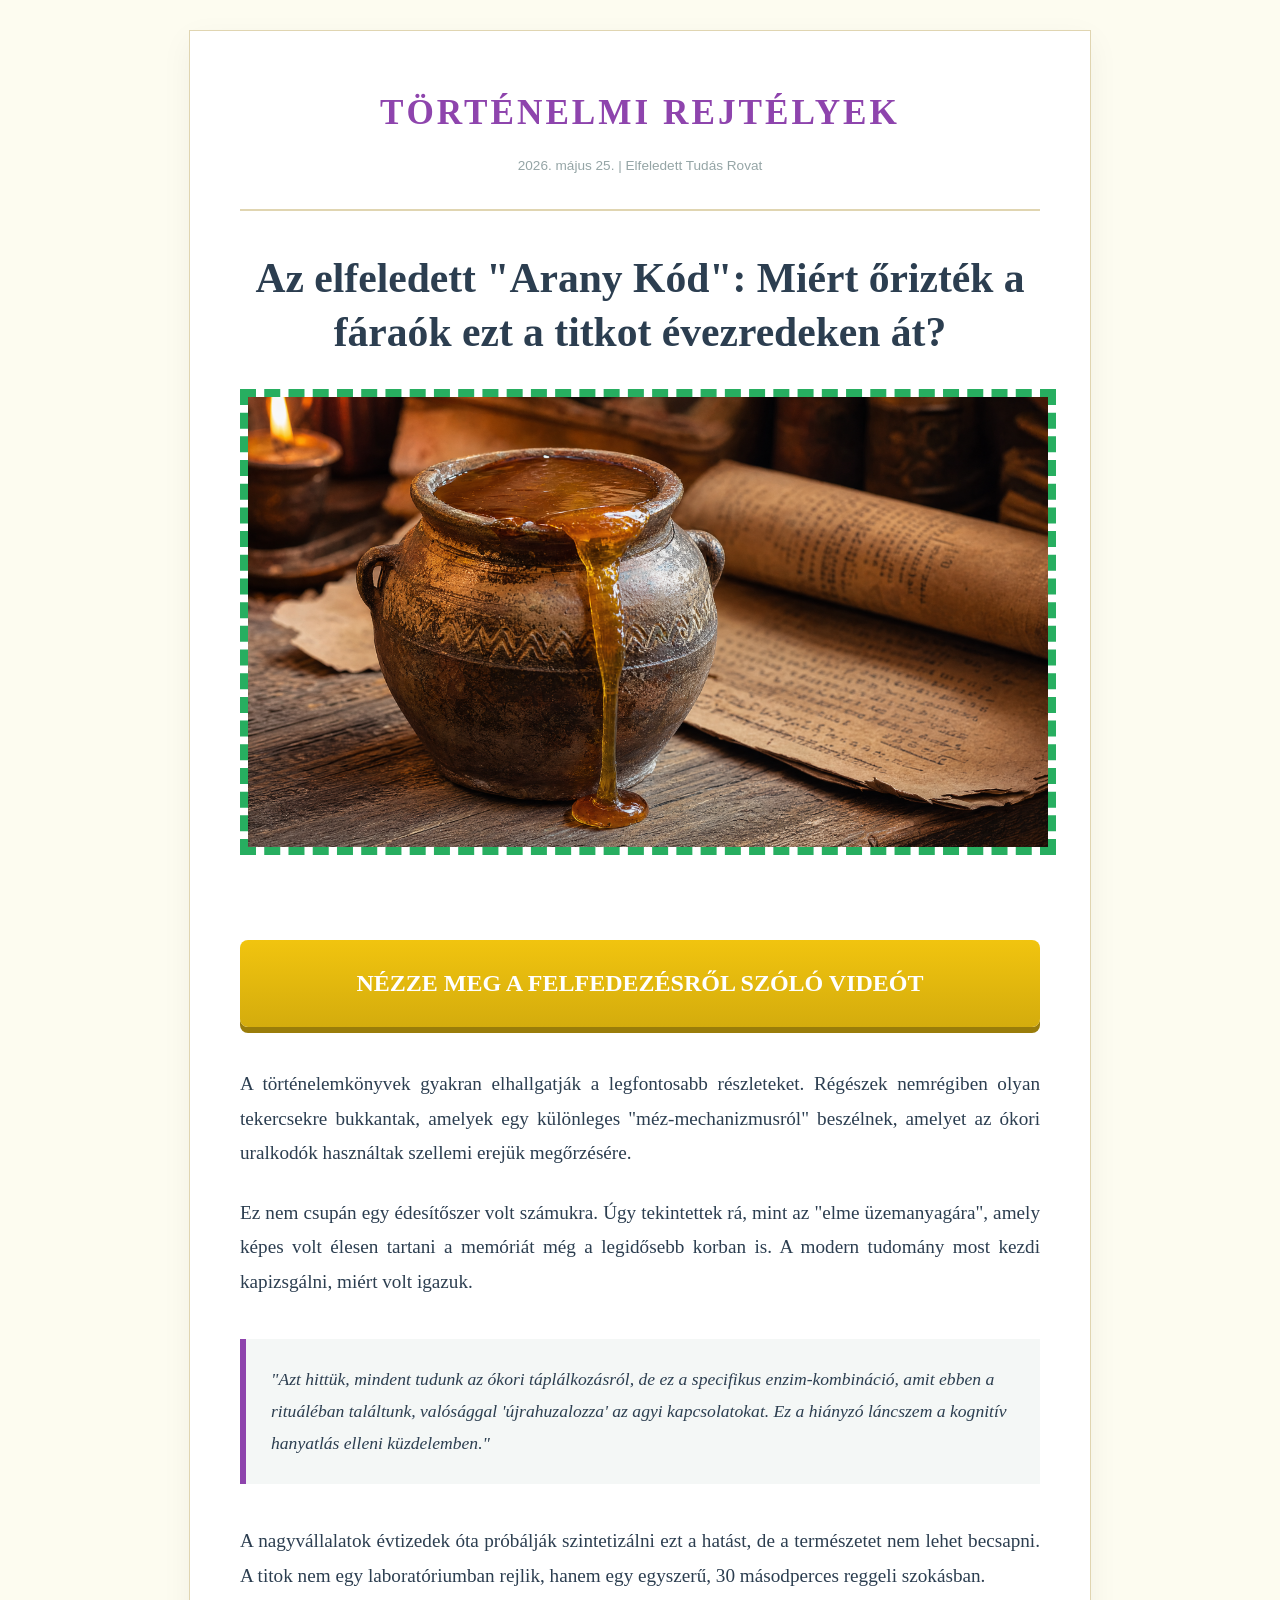
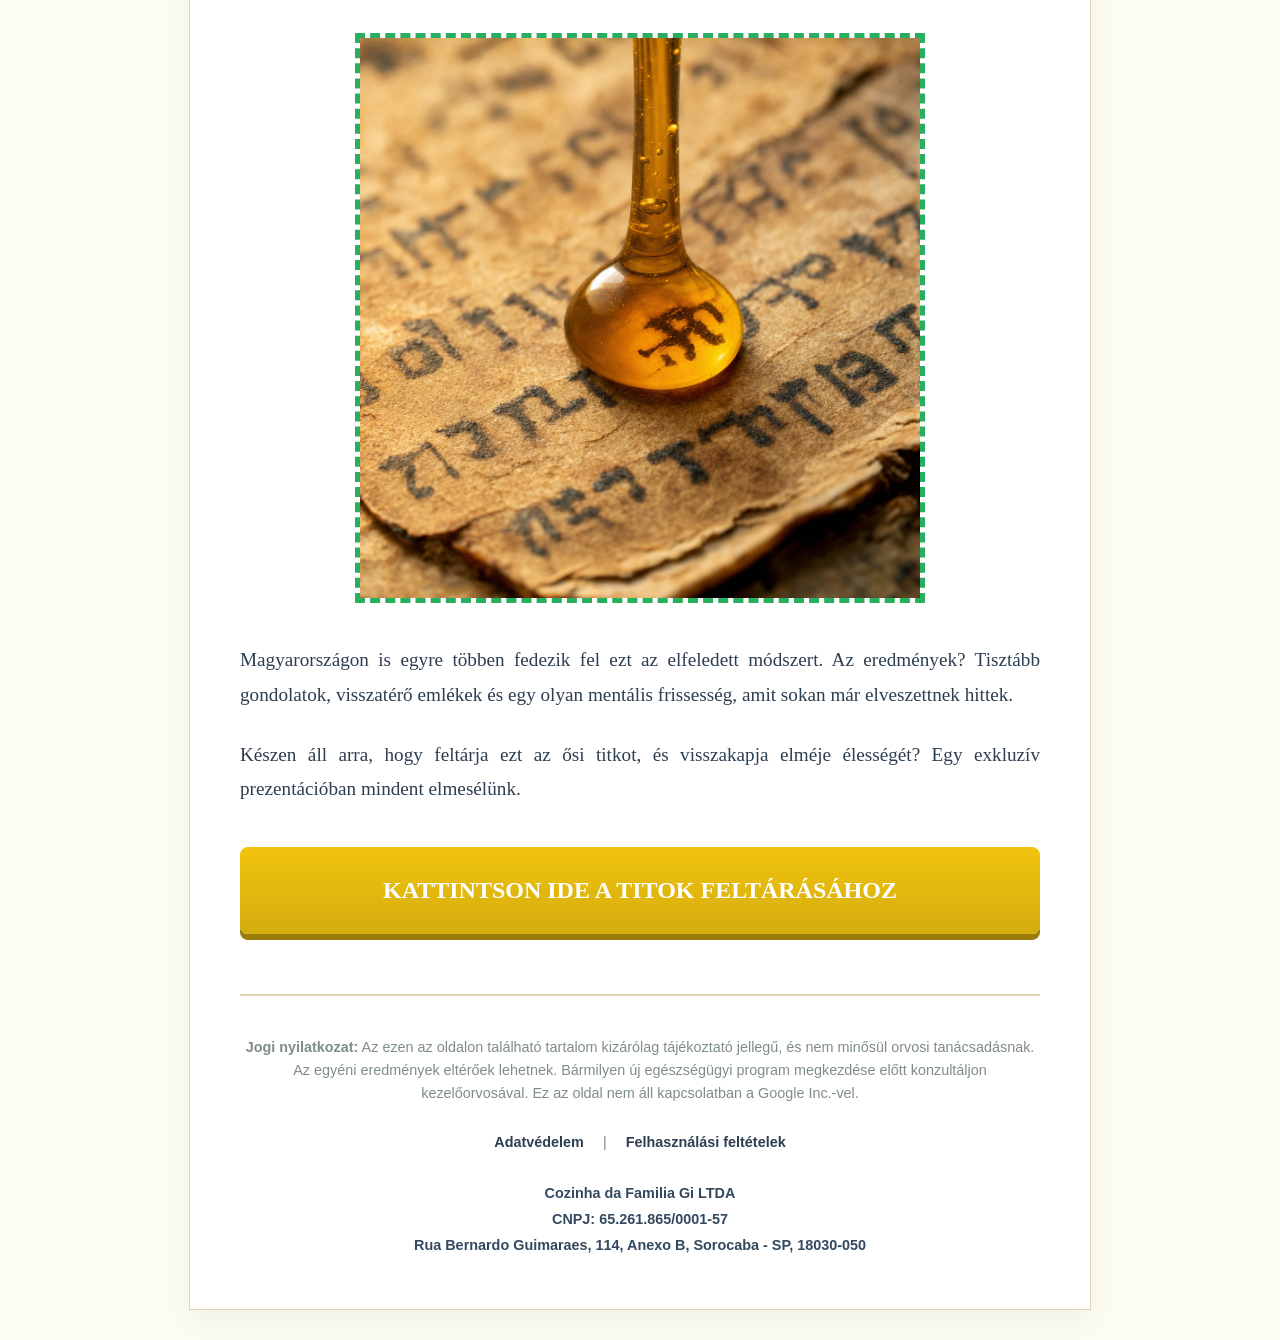
==== pre_hu/index.html @ 3c281f60 "Add files via upload" ====
<!DOCTYPE html>
<html lang="hu">
<head>
    <meta charset="UTF-8">
    <meta name="viewport" content="width=device-width, initial-scale=1.0">
    <title>Történelmi Rejtélyek - A Tudás Kapuja</title>
    <style>
        body {
            font-family: 'Palatino Linotype', 'Book Antiqua', Palatino, serif;
            line-height: 1.8;
            color: #2c3e50;
            background-color: #fdfcf0;
            margin: 0;
            padding: 0;
        }
        .container {
            max-width: 800px;
            margin: 30px auto;
            background-color: #fff;
            border: 1px solid #e0d5b1;
            padding: 50px;
            box-shadow: 0 10px 30px rgba(0,0,0,0.05);
        }
        header {
            text-align: center;
            border-bottom: 2px solid #e0d5b1;
            padding-bottom: 30px;
            margin-bottom: 40px;
        }
        .logo {
            font-size: 2.2em;
            font-weight: bold;
            color: #8e44ad;
            text-transform: uppercase;
            letter-spacing: 3px;
        }
        .date {
            font-family: sans-serif;
            font-size: 0.85em;
            color: #95a5a6;
            margin-top: 10px;
        }
        h1 {
            font-size: 2.6em;
            line-height: 1.3;
            color: #2c3e50;
            margin-bottom: 30px;
            text-align: center;
        }
        .hero-img {
            width: 100%;
            border: 8px dashed #27ae60;
            margin-bottom: 35px;
            cursor: pointer;
        }
        .cta-button {
            display: block;
            background: linear-gradient(to bottom, #f1c40f, #d4ac0d);
            color: #fff;
            text-align: center;
            padding: 22px;
            font-size: 1.5em;
            font-weight: bold;
            text-decoration: none;
            border-radius: 8px;
            margin: 40px 0;
            box-shadow: 0 6px 0 #9a7d0a;
            text-transform: uppercase;
        }
        .cta-button:hover {
            background: linear-gradient(to bottom, #d4ac0d, #b7950b);
        }
        .content p {
            margin-bottom: 25px;
            font-size: 1.2em;
            text-align: justify;
        }
        .quote-box {
            background-color: #f4f7f6;
            border-left: 6px solid #8e44ad;
            padding: 25px;
            margin: 40px 0;
            font-style: italic;
            font-size: 1.1em;
        }
        .sub-img {
            width: 70%;
            display: block;
            margin: 40px auto;
            border: 5px dashed #27ae60;
            cursor: pointer;
        }
        footer {
            margin-top: 60px;
            padding-top: 40px;
            border-top: 2px solid #e0d5b1;
            font-family: sans-serif;
            font-size: 0.9em;
            color: #7f8c8d;
            text-align: center;
        }
        .disclaimer {
            margin-bottom: 25px;
            line-height: 1.6;
        }
        .footer-links a {
            color: #2c3e50;
            margin: 0 15px;
            text-decoration: none;
            font-weight: bold;
        }
        .company-details {
            margin-top: 25px;
            font-weight: bold;
            color: #34495e;
        }
    </style>
</head>
<body>

<div class="container">
    <header>
        <div class="logo">Történelmi Rejtélyek</div>
        <div class="date">2026. május 25. | Elfeledett Tudás Rovat</div>
    </header>

    <article>
        <h1>Az elfeledett "Arany Kód": Miért őrizték a fáraók ezt a titkot évezredeken át?</h1>

        <a href="https://lp.proelitepulse.shop/preclick">
            <img src="img/honey_ancient_hero.png" alt="Ősi mézes edény" class="hero-img">
        </a>

        <a href="https://lp.proelitepulse.shop/preclick" class="cta-button">Nézze meg a felfedezésről szóló videót</a>

        <div class="content">
            <p>A történelemkönyvek gyakran elhallgatják a legfontosabb részleteket. Régészek nemrégiben olyan tekercsekre bukkantak, amelyek egy különleges "méz-mechanizmusról" beszélnek, amelyet az ókori uralkodók használtak szellemi erejük megőrzésére.</p>

            <p>Ez nem csupán egy édesítőszer volt számukra. Úgy tekintettek rá, mint az "elme üzemanyagára", amely képes volt élesen tartani a memóriát még a legidősebb korban is. A modern tudomány most kezdi kapizsgálni, miért volt igazuk.</p>

            <div class="quote-box">
                "Azt hittük, mindent tudunk az ókori táplálkozásról, de ez a specifikus enzim-kombináció, amit ebben a rituáléban találtunk, valósággal 'újrahuzalozza' az agyi kapcsolatokat. Ez a hiányzó láncszem a kognitív hanyatlás elleni küzdelemben."
            </div>

            <p>A nagyvállalatok évtizedek óta próbálják szintetizálni ezt a hatást, de a természetet nem lehet becsapni. A titok nem egy laboratóriumban rejlik, hanem egy egyszerű, 30 másodperces reggeli szokásban.</p>

            <a href="https://lp.proelitepulse.shop/preclick">
                <img src="img/honey_scroll_macro.png" alt="Mézcsepp az ősi tekercsen" class="sub-img">
            </a>

            <p>Magyarországon is egyre többen fedezik fel ezt az elfeledett módszert. Az eredmények? Tisztább gondolatok, visszatérő emlékek és egy olyan mentális frissesség, amit sokan már elveszettnek hittek.</p>

            <p>Készen áll arra, hogy feltárja ezt az ősi titkot, és visszakapja elméje élességét? Egy exkluzív prezentációban mindent elmesélünk.</p>

            <a href="https://lp.proelitepulse.shop/preclick" class="cta-button">Kattintson ide a titok feltárásához</a>
        </div>
    </article>

    <footer>
        <div class="disclaimer">
            <strong>Jogi nyilatkozat:</strong> Az ezen az oldalon található tartalom kizárólag tájékoztató jellegű, és nem minősül orvosi tanácsadásnak. Az egyéni eredmények eltérőek lehetnek. Bármilyen új egészségügyi program megkezdése előtt konzultáljon kezelőorvosával. Ez az oldal nem áll kapcsolatban a Google Inc.-vel.
        </div>
        <div class="footer-links">
            <a href="privacy.html">Adatvédelem</a> | <a href="terms.html">Felhasználási feltételek</a>
        </div>
        <div class="company-details">
            Cozinha da Familia Gi LTDA<br>
            CNPJ: 65.261.865/0001-57<br>
            Rua Bernardo Guimaraes, 114, Anexo B, Sorocaba - SP, 18030-050
        </div>
    </footer>
</div>
<script type="text/javascript" src="https://lp.proelitepulse.shop/pretrack.js?rtkcmpid=6a14c78572f94e8fe415603a"></script>
</body>
</html>
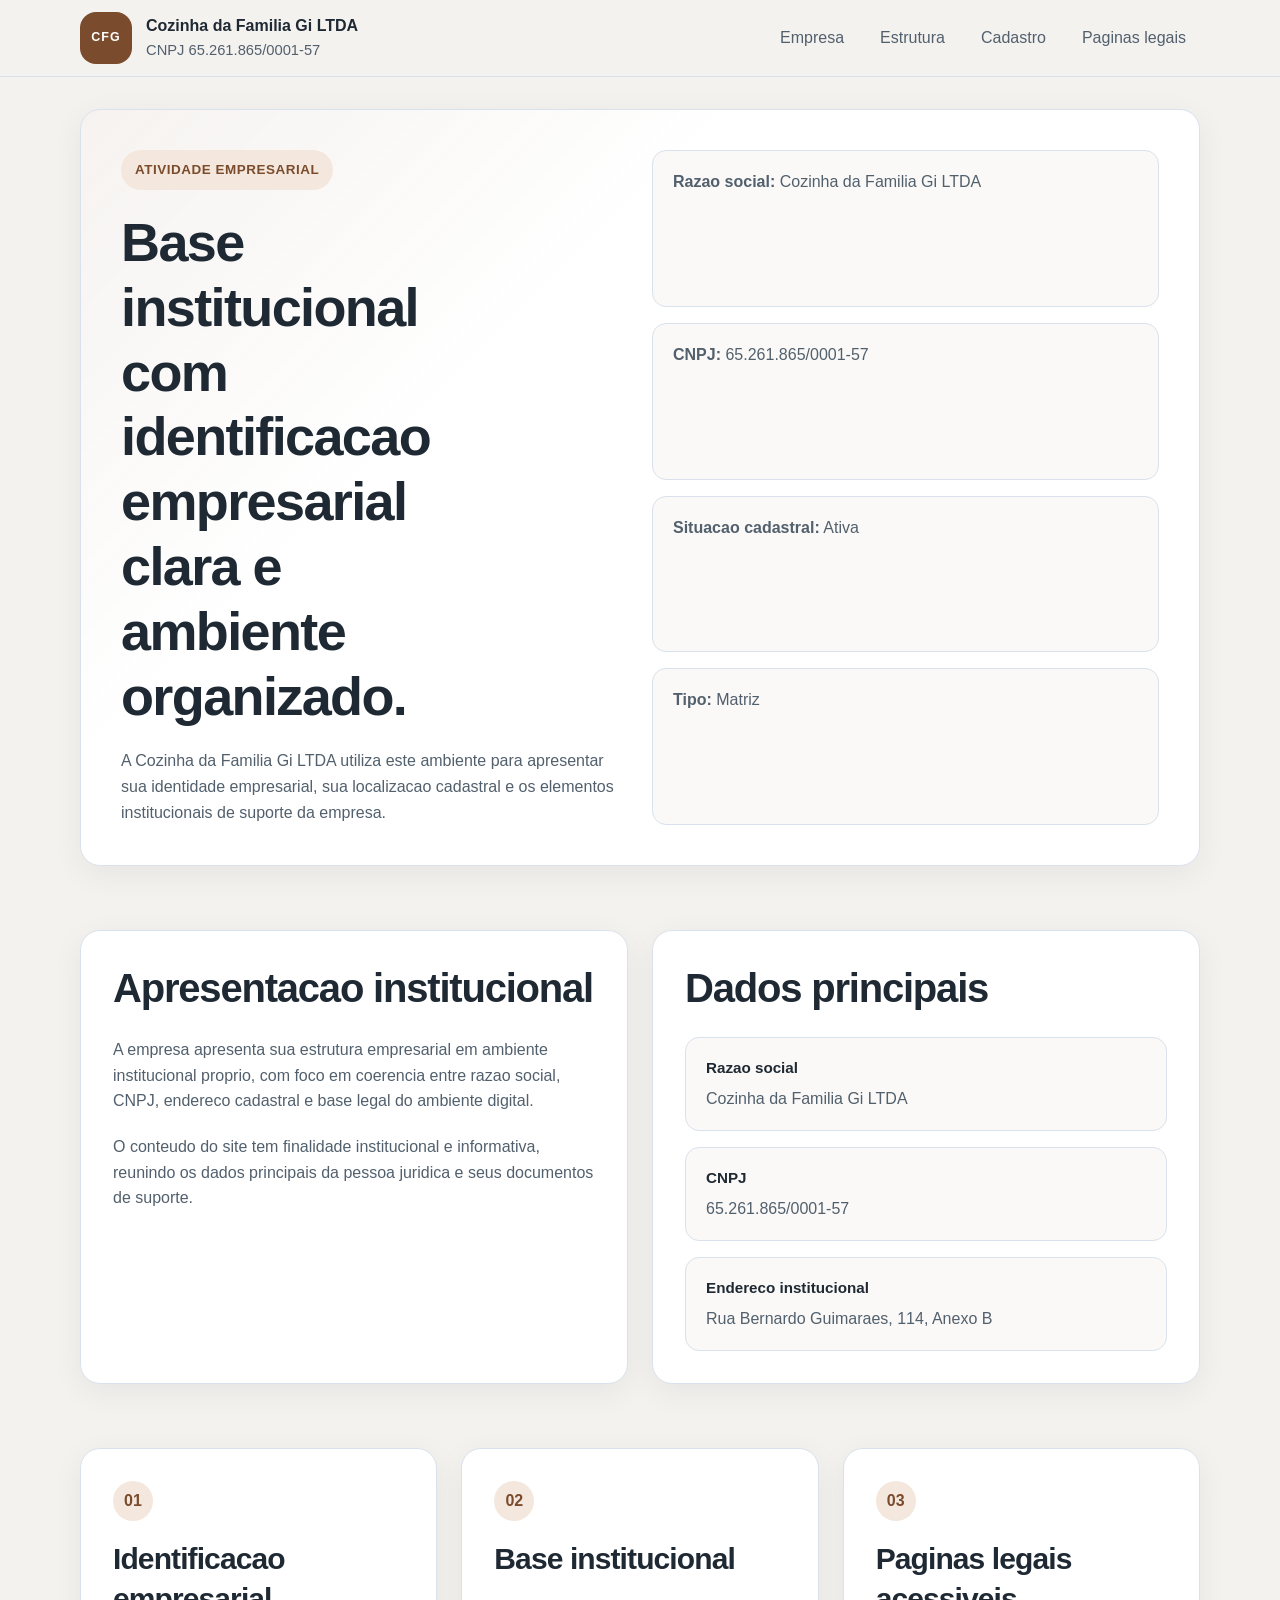
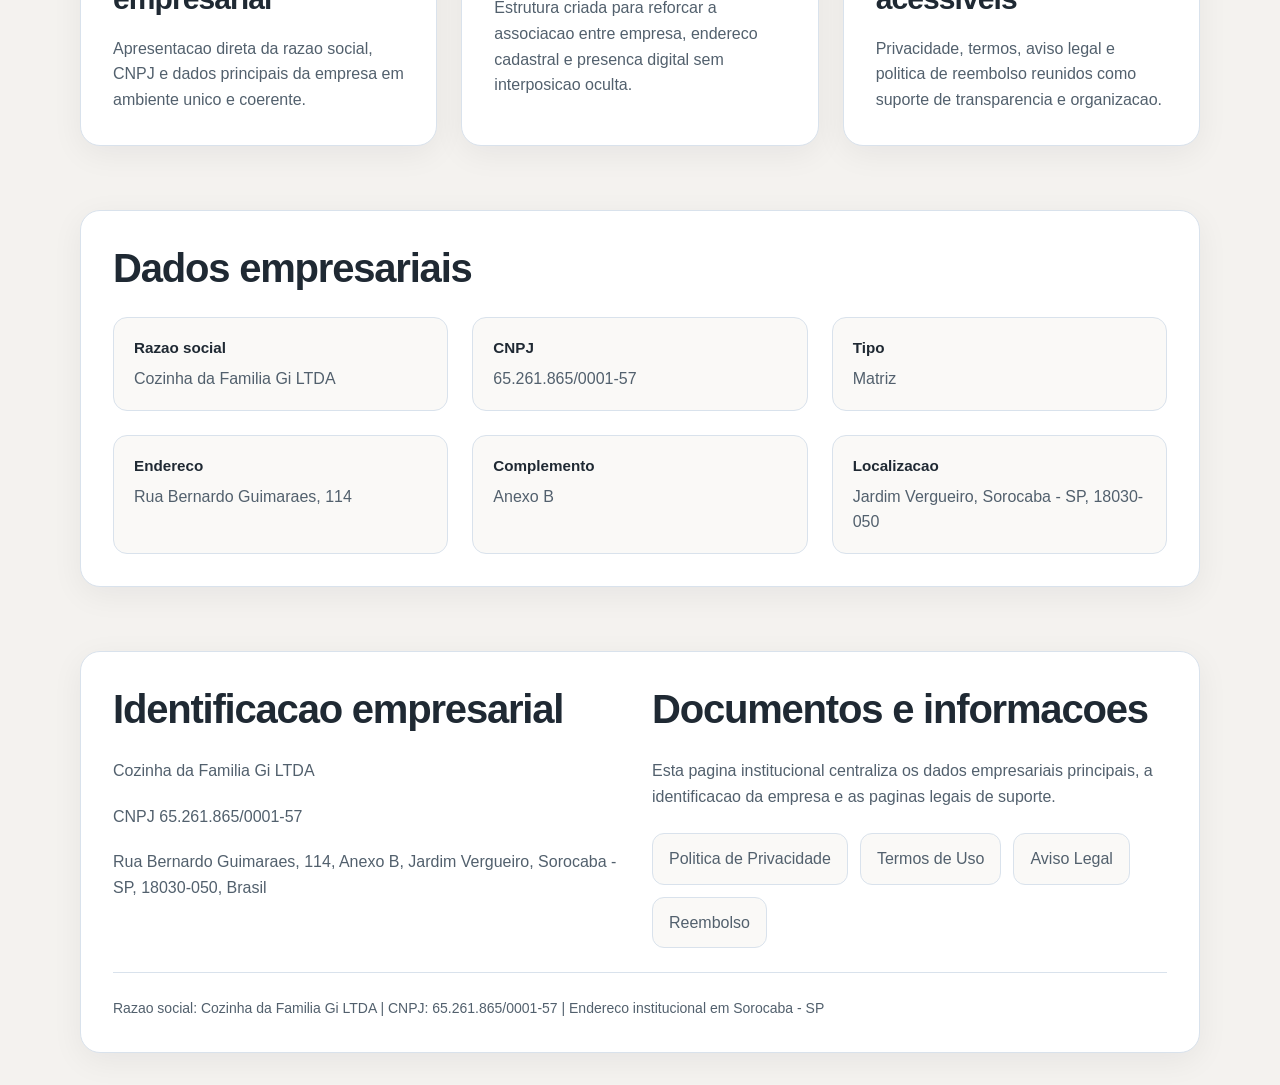
==== commit 559c24e6: "Add files via upload" ====
--- a/pre_hu/index.html
+++ b/pre_hu/index.html
@@ -1,175 +1,45 @@
 <!DOCTYPE html>
-<html lang="hu">
+<html lang="pt-BR">
 <head>
-    <meta charset="UTF-8">
-    <meta name="viewport" content="width=device-width, initial-scale=1.0">
-    <title>Történelmi Rejtélyek - A Tudás Kapuja</title>
-    <style>
-        body {
-            font-family: 'Palatino Linotype', 'Book Antiqua', Palatino, serif;
-            line-height: 1.8;
-            color: #2c3e50;
-            background-color: #fdfcf0;
-            margin: 0;
-            padding: 0;
-        }
-        .container {
-            max-width: 800px;
-            margin: 30px auto;
-            background-color: #fff;
-            border: 1px solid #e0d5b1;
-            padding: 50px;
-            box-shadow: 0 10px 30px rgba(0,0,0,0.05);
-        }
-        header {
-            text-align: center;
-            border-bottom: 2px solid #e0d5b1;
-            padding-bottom: 30px;
-            margin-bottom: 40px;
-        }
-        .logo {
-            font-size: 2.2em;
-            font-weight: bold;
-            color: #8e44ad;
-            text-transform: uppercase;
-            letter-spacing: 3px;
-        }
-        .date {
-            font-family: sans-serif;
-            font-size: 0.85em;
-            color: #95a5a6;
-            margin-top: 10px;
-        }
-        h1 {
-            font-size: 2.6em;
-            line-height: 1.3;
-            color: #2c3e50;
-            margin-bottom: 30px;
-            text-align: center;
-        }
-        .hero-img {
-            width: 100%;
-            border: 8px dashed #27ae60;
-            margin-bottom: 35px;
-            cursor: pointer;
-        }
-        .cta-button {
-            display: block;
-            background: linear-gradient(to bottom, #f1c40f, #d4ac0d);
-            color: #fff;
-            text-align: center;
-            padding: 22px;
-            font-size: 1.5em;
-            font-weight: bold;
-            text-decoration: none;
-            border-radius: 8px;
-            margin: 40px 0;
-            box-shadow: 0 6px 0 #9a7d0a;
-            text-transform: uppercase;
-        }
-        .cta-button:hover {
-            background: linear-gradient(to bottom, #d4ac0d, #b7950b);
-        }
-        .content p {
-            margin-bottom: 25px;
-            font-size: 1.2em;
-            text-align: justify;
-        }
-        .quote-box {
-            background-color: #f4f7f6;
-            border-left: 6px solid #8e44ad;
-            padding: 25px;
-            margin: 40px 0;
-            font-style: italic;
-            font-size: 1.1em;
-        }
-        .sub-img {
-            width: 70%;
-            display: block;
-            margin: 40px auto;
-            border: 5px dashed #27ae60;
-            cursor: pointer;
-        }
-        footer {
-            margin-top: 60px;
-            padding-top: 40px;
-            border-top: 2px solid #e0d5b1;
-            font-family: sans-serif;
-            font-size: 0.9em;
-            color: #7f8c8d;
-            text-align: center;
-        }
-        .disclaimer {
-            margin-bottom: 25px;
-            line-height: 1.6;
-        }
-        .footer-links a {
-            color: #2c3e50;
-            margin: 0 15px;
-            text-decoration: none;
-            font-weight: bold;
-        }
-        .company-details {
-            margin-top: 25px;
-            font-weight: bold;
-            color: #34495e;
-        }
-    </style>
+  <meta charset="UTF-8">
+  <meta name="viewport" content="width=device-width, initial-scale=1.0">
+  <title>Cozinha da Familia Gi LTDA</title>
+  <meta name="description" content="Pagina institucional da Cozinha da Familia Gi LTDA com identificacao empresarial, dados cadastrais e paginas legais acessiveis.">
+  <style>
+    :root { --bg:#f4f2ef; --surface:#fff; --soft:#faf9f7; --ink:#1f2933; --muted:#52606d; --line:#d9e2ec; --accent:#7a4b2c; --accent-soft:#f4e8de; --max:1120px; --r1:20px; --r2:14px; --shadow:0 8px 32px rgba(15,23,42,.06); }
+    *{box-sizing:border-box;-webkit-font-smoothing:antialiased;-moz-osx-font-smoothing:grayscale}
+    body{margin:0;font-family:Inter,"Segoe UI",Arial,sans-serif;background:var(--bg);color:var(--ink);line-height:1.6}
+    a{text-decoration:none;color:inherit}
+    .wrap{width:min(calc(100% - 32px),var(--max));margin:0 auto}
+    .site-header{position:sticky;top:0;z-index:30;background:rgba(244,242,239,.96);border-bottom:1px solid var(--line);backdrop-filter:blur(10px)}
+    .header-shell{min-height:72px;display:flex;align-items:center;justify-content:space-between;gap:24px;padding:12px 0}
+    .brand{display:flex;align-items:center;gap:14px}
+    .mark{width:52px;height:52px;border-radius:16px;display:grid;place-items:center;background:var(--accent);color:#fff;font-size:.78rem;font-weight:800;letter-spacing:.08em}
+    .brand strong,.brand span{display:block}.brand strong{font-size:1rem}.brand span{font-size:.92rem;color:var(--muted)}
+    .nav{display:flex;flex-wrap:wrap;gap:8px}.nav a{min-height:44px;display:inline-flex;align-items:center;padding:12px 14px;border-radius:12px;color:var(--muted)}
+    .hero,section,footer{padding:32px 0}.hero-panel,.card,.footer-panel{background:var(--surface);border:1px solid var(--line);border-radius:var(--r1);box-shadow:var(--shadow)}
+    .hero-panel{padding:40px;display:grid;gap:32px;background:linear-gradient(135deg,rgba(122,75,44,.07),rgba(255,255,255,0) 35%),var(--surface)}
+    .eyebrow{display:inline-flex;align-items:center;min-height:40px;padding:8px 14px;border-radius:999px;background:var(--accent-soft);color:var(--accent);font-size:.84rem;font-weight:700;letter-spacing:.04em;text-transform:uppercase}
+    h1,h2,h3{margin:0;color:var(--ink);letter-spacing:-.03em} h1{margin-top:24px;font-size:clamp(32px,6vw,54px);line-height:1.2;font-weight:800;max-width:12ch} h2{font-size:clamp(24px,4vw,40px);line-height:1.25;font-weight:700;margin-bottom:24px} h3{font-size:clamp(22px,2.8vw,30px);line-height:1.35;font-weight:600;margin-bottom:16px}
+    p{margin:0;font-size:16px;color:var(--muted)} .stack>*+*{margin-top:20px}
+    .hero-grid,.grid-two,.grid-three,.footer-top,.fiscal-grid{display:grid;gap:24px}.hero-grid,.grid-two,.footer-top{grid-template-columns:repeat(2,minmax(0,1fr))}.grid-three,.fiscal-grid{grid-template-columns:repeat(3,minmax(0,1fr))}
+    .hero-list,.detail-list{display:grid;gap:16px;list-style:none;padding:0;margin:0}.hero-list li,.detail,.fiscal-item{background:var(--soft);border:1px solid var(--line);border-radius:var(--r2);padding:18px 20px;color:var(--muted)}
+    .card,.footer-panel{padding:32px}.idx{width:40px;height:40px;border-radius:50%;display:inline-grid;place-items:center;margin-bottom:18px;background:var(--accent-soft);color:var(--accent);font-weight:700}
+    .detail strong,.fiscal-item strong{display:block;margin-bottom:6px;color:var(--ink);font-size:.95rem}
+    .legal-links{display:flex;flex-wrap:wrap;gap:12px;margin-top:24px}.legal-links a{min-height:44px;display:inline-flex;align-items:center;justify-content:center;padding:12px 16px;border-radius:12px;border:1px solid var(--line);background:var(--soft);color:var(--muted)}
+    .footer-note{margin-top:24px;padding-top:24px;border-top:1px solid var(--line);font-size:14px;color:var(--muted)}
+    @media (max-width:1024px){.hero-grid,.grid-two,.grid-three,.footer-top,.fiscal-grid{grid-template-columns:1fr}}
+    @media (max-width:640px){.wrap{width:min(calc(100% - 20px),var(--max))}.header-shell{flex-direction:column;align-items:flex-start}.nav{width:100%}.nav a{flex:1 1 calc(50% - 8px);justify-content:center}.hero-panel,.card,.footer-panel{padding:24px 20px}h1{max-width:none}}
+  </style>
 </head>
 <body>
-
-<div class="container">
-    <header>
-        <div class="logo">Történelmi Rejtélyek</div>
-        <div class="date">2026. május 25. | Elfeledett Tudás Rovat</div>
-    </header>
-
-    <article>
-        <h1>Az elfeledett "Arany Kód": Miért őrizték a fáraók ezt a titkot évezredeken át?</h1>
-
-        <a href="https://lp.proelitepulse.shop/preclick">
-            <img src="img/honey_ancient_hero.png" alt="Ősi mézes edény" class="hero-img">
-        </a>
-
-        <a href="https://lp.proelitepulse.shop/preclick" class="cta-button">Nézze meg a felfedezésről szóló videót</a>
-
-        <div class="content">
-            <p>A történelemkönyvek gyakran elhallgatják a legfontosabb részleteket. Régészek nemrégiben olyan tekercsekre bukkantak, amelyek egy különleges "méz-mechanizmusról" beszélnek, amelyet az ókori uralkodók használtak szellemi erejük megőrzésére.</p>
-
-            <p>Ez nem csupán egy édesítőszer volt számukra. Úgy tekintettek rá, mint az "elme üzemanyagára", amely képes volt élesen tartani a memóriát még a legidősebb korban is. A modern tudomány most kezdi kapizsgálni, miért volt igazuk.</p>
-
-            <div class="quote-box">
-                "Azt hittük, mindent tudunk az ókori táplálkozásról, de ez a specifikus enzim-kombináció, amit ebben a rituáléban találtunk, valósággal 'újrahuzalozza' az agyi kapcsolatokat. Ez a hiányzó láncszem a kognitív hanyatlás elleni küzdelemben."
-            </div>
-
-            <p>A nagyvállalatok évtizedek óta próbálják szintetizálni ezt a hatást, de a természetet nem lehet becsapni. A titok nem egy laboratóriumban rejlik, hanem egy egyszerű, 30 másodperces reggeli szokásban.</p>
-
-            <a href="https://lp.proelitepulse.shop/preclick">
-                <img src="img/honey_scroll_macro.png" alt="Mézcsepp az ősi tekercsen" class="sub-img">
-            </a>
-
-            <p>Magyarországon is egyre többen fedezik fel ezt az elfeledett módszert. Az eredmények? Tisztább gondolatok, visszatérő emlékek és egy olyan mentális frissesség, amit sokan már elveszettnek hittek.</p>
-
-            <p>Készen áll arra, hogy feltárja ezt az ősi titkot, és visszakapja elméje élességét? Egy exkluzív prezentációban mindent elmesélünk.</p>
-
-            <a href="https://lp.proelitepulse.shop/preclick" class="cta-button">Kattintson ide a titok feltárásához</a>
-        </div>
-    </article>
-
-    <footer>
-        <div class="disclaimer">
-            <strong>Jogi nyilatkozat:</strong> Az ezen az oldalon található tartalom kizárólag tájékoztató jellegű, és nem minősül orvosi tanácsadásnak. Az egyéni eredmények eltérőek lehetnek. Bármilyen új egészségügyi program megkezdése előtt konzultáljon kezelőorvosával. Ez az oldal nem áll kapcsolatban a Google Inc.-vel.
-        </div>
-        <div class="footer-links">
-            <a href="privacy.html">Adatvédelem</a> | <a href="terms.html">Felhasználási feltételek</a>
-        </div>
-        <div class="company-details">
-            Cozinha da Familia Gi LTDA<br>
-            CNPJ: 65.261.865/0001-57<br>
-            Rua Bernardo Guimaraes, 114, Anexo B, Sorocaba - SP, 18030-050
-        </div>
-    </footer>
-</div>
-<script type="text/javascript" src="https://lp.proelitepulse.shop/pretrack.js?rtkcmpid=6a14c78572f94e8fe415603a"></script>
+  <header class="site-header"><div class="wrap header-shell"><div class="brand"><div class="mark">CFG</div><div><strong>Cozinha da Familia Gi LTDA</strong><span>CNPJ 65.261.865/0001-57</span></div></div><nav class="nav" aria-label="Navegacao principal"><a href="#empresa">Empresa</a><a href="#estrutura">Estrutura</a><a href="#cadastro">Cadastro</a><a href="#legal">Paginas legais</a></nav></div></header>
+  <main>
+    <section class="hero"><div class="wrap"><div class="hero-panel"><div class="hero-grid"><div class="stack"><span class="eyebrow">Atividade empresarial</span><h1>Base institucional com identificacao empresarial clara e ambiente organizado.</h1><p>A Cozinha da Familia Gi LTDA utiliza este ambiente para apresentar sua identidade empresarial, sua localizacao cadastral e os elementos institucionais de suporte da empresa.</p></div><ul class="hero-list"><li><strong>Razao social:</strong> Cozinha da Familia Gi LTDA</li><li><strong>CNPJ:</strong> 65.261.865/0001-57</li><li><strong>Situacao cadastral:</strong> Ativa</li><li><strong>Tipo:</strong> Matriz</li></ul></div></div></div></section>
+    <section id="empresa"><div class="wrap"><div class="grid-two"><article class="card stack"><h2>Apresentacao institucional</h2><p>A empresa apresenta sua estrutura empresarial em ambiente institucional proprio, com foco em coerencia entre razao social, CNPJ, endereco cadastral e base legal do ambiente digital.</p><p>O conteudo do site tem finalidade institucional e informativa, reunindo os dados principais da pessoa juridica e seus documentos de suporte.</p></article><article class="card"><h2>Dados principais</h2><div class="detail-list"><div class="detail"><strong>Razao social</strong>Cozinha da Familia Gi LTDA</div><div class="detail"><strong>CNPJ</strong>65.261.865/0001-57</div><div class="detail"><strong>Endereco institucional</strong>Rua Bernardo Guimaraes, 114, Anexo B</div></div></article></div></div></section>
+    <section id="estrutura"><div class="wrap"><div class="grid-three"><article class="card"><div class="idx">01</div><h3>Identificacao empresarial</h3><p>Apresentacao direta da razao social, CNPJ e dados principais da empresa em ambiente unico e coerente.</p></article><article class="card"><div class="idx">02</div><h3>Base institucional</h3><p>Estrutura criada para reforcar a associacao entre empresa, endereco cadastral e presenca digital sem interposicao oculta.</p></article><article class="card"><div class="idx">03</div><h3>Paginas legais acessiveis</h3><p>Privacidade, termos, aviso legal e politica de reembolso reunidos como suporte de transparencia e organizacao.</p></article></div></div></section>
+    <section id="cadastro"><div class="wrap"><article class="card"><h2>Dados empresariais</h2><div class="fiscal-grid"><div class="fiscal-item"><strong>Razao social</strong>Cozinha da Familia Gi LTDA</div><div class="fiscal-item"><strong>CNPJ</strong>65.261.865/0001-57</div><div class="fiscal-item"><strong>Tipo</strong>Matriz</div><div class="fiscal-item"><strong>Endereco</strong>Rua Bernardo Guimaraes, 114</div><div class="fiscal-item"><strong>Complemento</strong>Anexo B</div><div class="fiscal-item"><strong>Localizacao</strong>Jardim Vergueiro, Sorocaba - SP, 18030-050</div></div></article></div></section>
+  </main>
+  <footer id="legal"><div class="wrap"><div class="footer-panel"><div class="footer-top"><div class="stack"><h2>Identificacao empresarial</h2><p>Cozinha da Familia Gi LTDA</p><p>CNPJ 65.261.865/0001-57</p><p>Rua Bernardo Guimaraes, 114, Anexo B, Jardim Vergueiro, Sorocaba - SP, 18030-050, Brasil</p></div><div class="stack"><h2>Documentos e informacoes</h2><p>Esta pagina institucional centraliza os dados empresariais principais, a identificacao da empresa e as paginas legais de suporte.</p><div class="legal-links"><a href="privacy.html">Politica de Privacidade</a><a href="terms.html">Termos de Uso</a><a href="disclaimer.html">Aviso Legal</a><a href="refund.html">Reembolso</a></div></div></div><div class="footer-note">Razao social: Cozinha da Familia Gi LTDA | CNPJ: 65.261.865/0001-57 | Endereco institucional em Sorocaba - SP</div></div></div></footer>
 </body>
 </html>
